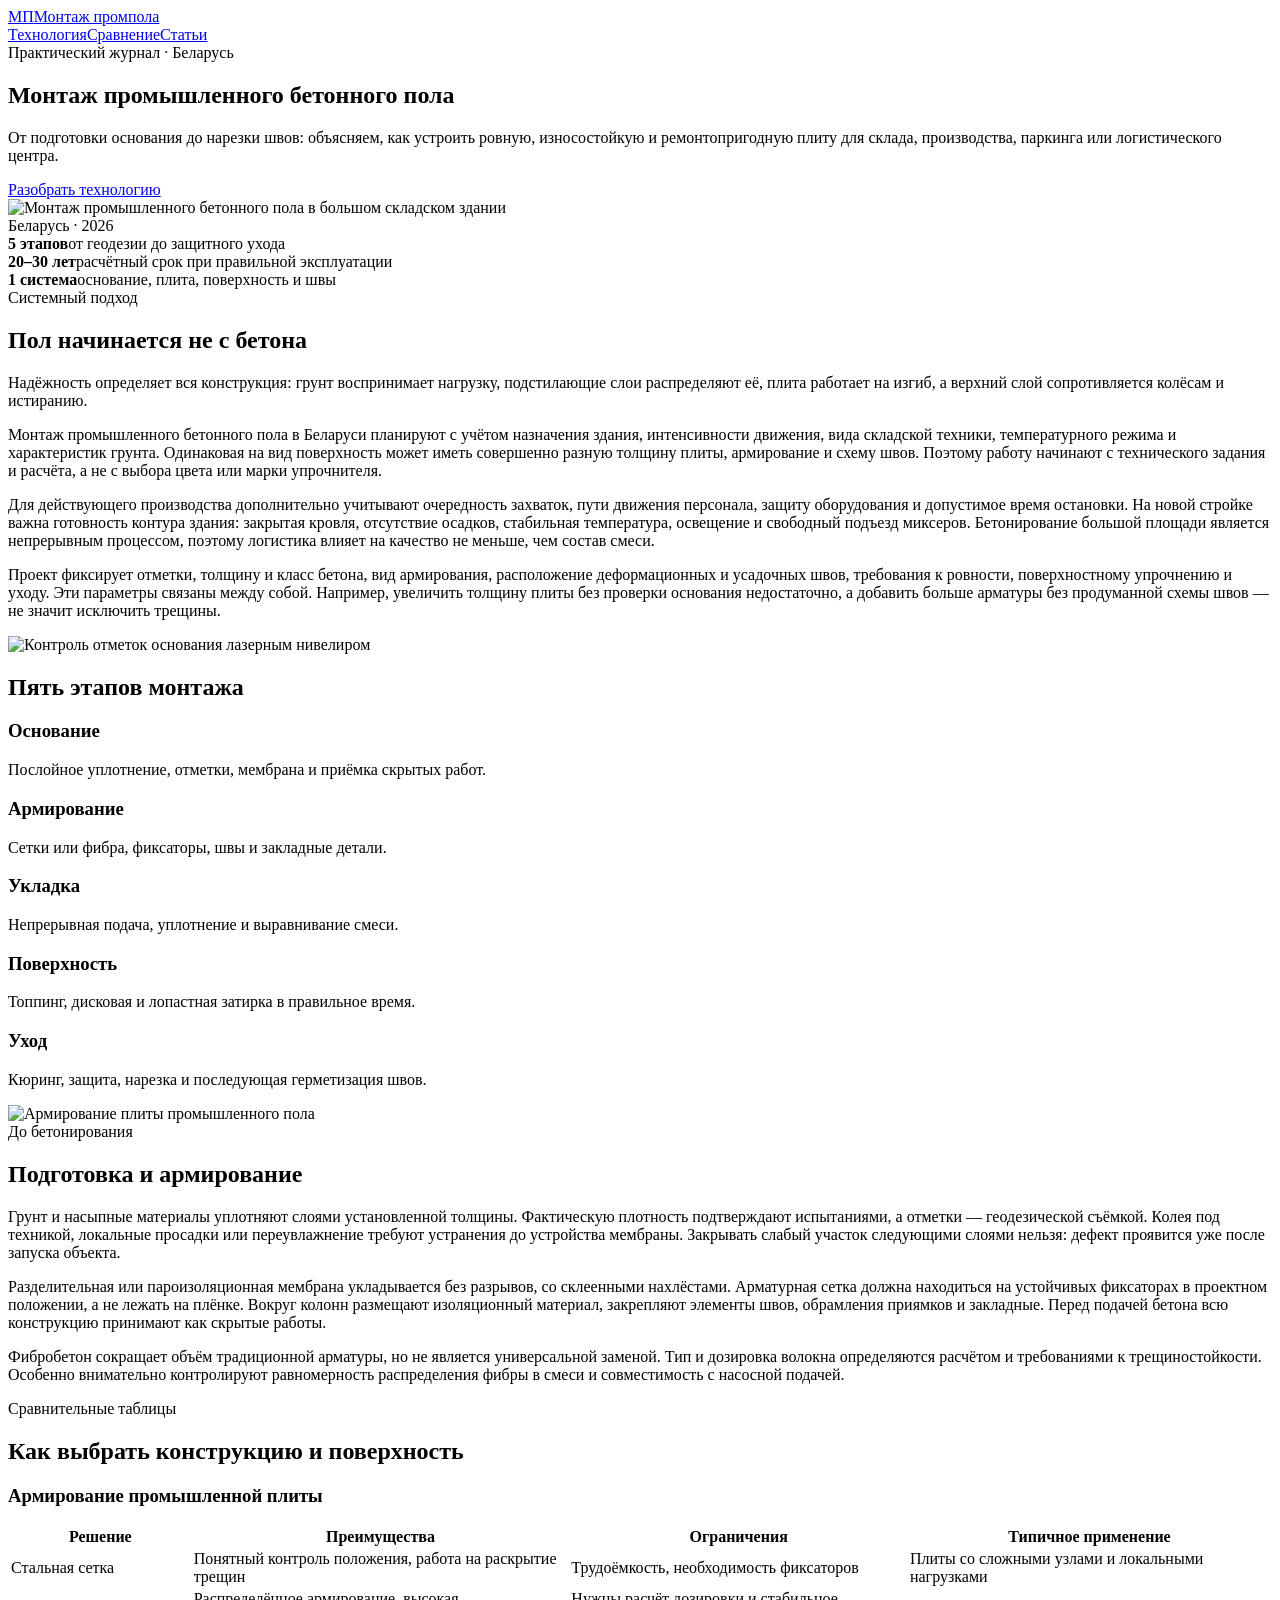
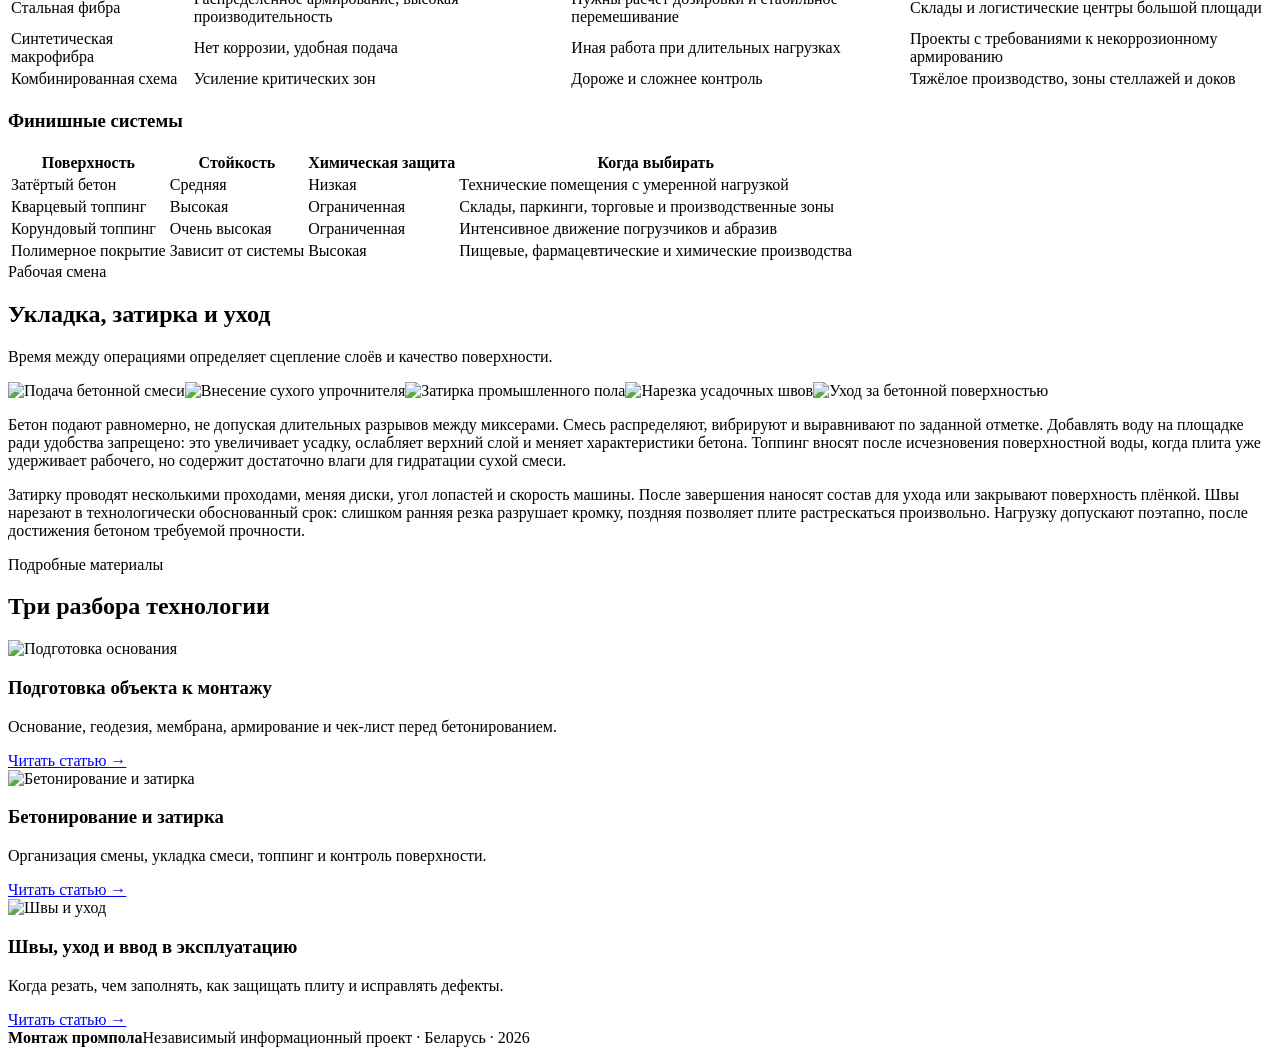
==== index.html @ 365fbbb7 "Add site pages and SEO files" ====
<!doctype html><html lang="ru"><head><meta charset="utf-8"><meta name="viewport" content="width=device-width,initial-scale=1"><title>Монтаж промышленного бетонного пола в Беларуси — этапы и технологии</title><meta name="description" content="Практический гид по монтажу промышленных бетонных полов в Беларуси: основание, армирование, бетонирование, топпинг, затирка, швы и контроль качества."><link rel="canonical" href="https://montazprompola.eu/"><link rel="icon" href="/assets/favicon.svg"><link rel="stylesheet" href="/assets/style.css"><meta property="og:type" content="website"><meta property="og:title" content="Монтаж промышленного бетонного пола в Беларуси"><meta property="og:description" content="Технология устройства долговечного пола для склада, производства, паркинга и логистического комплекса."><meta property="og:image" content="https://montazprompola.eu/assets/images/hero-installation.webp"><script type="application/ld+json">{"@context":"https://schema.org","@type":"WebSite","name":"Монтаж промпола","url":"https://montazprompola.eu/","inLanguage":"ru-BY"}</script></head><body><header class="site-header"><div class="wrap header-inner"><a class="brand" href="/"><span class="brand-mark">МП</span><span>Монтаж промпола</span></a><nav class="nav"><a href="#technology">Технология</a><a href="#tables">Сравнение</a><a href="#articles">Статьи</a></nav></div></header><main><section class="hero"><div class="wrap hero-grid"><div><div class="kicker">Практический журнал · Беларусь</div><h1>Монтаж промышленного бетонного пола</h1><p>От подготовки основания до нарезки швов: объясняем, как устроить ровную, износостойкую и ремонтопригодную плиту для склада, производства, паркинга или логистического центра.</p><a class="button" href="#technology">Разобрать технологию</a></div><div class="hero-visual"><img src="/assets/images/hero-installation.webp" width="1200" height="900" alt="Монтаж промышленного бетонного пола в большом складском здании"><div class="hero-stamp">Беларусь · 2026</div></div></div></section><section class="stats"><div class="wrap stats-grid"><div class="stat"><strong>5 этапов</strong>от геодезии до защитного ухода</div><div class="stat"><strong>20–30 лет</strong>расчётный срок при правильной эксплуатации</div><div class="stat"><strong>1 система</strong>основание, плита, поверхность и швы</div></div></section><section class="section" id="technology"><div class="wrap"><div class="section-head"><div class="kicker">Системный подход</div><div><h2>Пол начинается не с бетона</h2><p class="lead">Надёжность определяет вся конструкция: грунт воспринимает нагрузку, подстилающие слои распределяют её, плита работает на изгиб, а верхний слой сопротивляется колёсам и истиранию.</p></div></div><div class="content-grid"><div><p>Монтаж промышленного бетонного пола в Беларуси планируют с учётом назначения здания, интенсивности движения, вида складской техники, температурного режима и характеристик грунта. Одинаковая на вид поверхность может иметь совершенно разную толщину плиты, армирование и схему швов. Поэтому работу начинают с технического задания и расчёта, а не с выбора цвета или марки упрочнителя.</p><p>Для действующего производства дополнительно учитывают очередность захваток, пути движения персонала, защиту оборудования и допустимое время остановки. На новой стройке важна готовность контура здания: закрытая кровля, отсутствие осадков, стабильная температура, освещение и свободный подъезд миксеров. Бетонирование большой площади является непрерывным процессом, поэтому логистика влияет на качество не меньше, чем состав смеси.</p><p>Проект фиксирует отметки, толщину и класс бетона, вид армирования, расположение деформационных и усадочных швов, требования к ровности, поверхностному упрочнению и уходу. Эти параметры связаны между собой. Например, увеличить толщину плиты без проверки основания недостаточно, а добавить больше арматуры без продуманной схемы швов — не значит исключить трещины.</p></div><img src="/assets/images/level-control.webp" width="1200" height="800" alt="Контроль отметок основания лазерным нивелиром" loading="lazy"></div></div></section><section class="section alt"><div class="wrap"><h2>Пять этапов монтажа</h2><div class="steps"><div class="step"><h3>Основание</h3><p>Послойное уплотнение, отметки, мембрана и приёмка скрытых работ.</p></div><div class="step"><h3>Армирование</h3><p>Сетки или фибра, фиксаторы, швы и закладные детали.</p></div><div class="step"><h3>Укладка</h3><p>Непрерывная подача, уплотнение и выравнивание смеси.</p></div><div class="step"><h3>Поверхность</h3><p>Топпинг, дисковая и лопастная затирка в правильное время.</p></div><div class="step"><h3>Уход</h3><p>Кюринг, защита, нарезка и последующая герметизация швов.</p></div></div></div></section><section class="section"><div class="wrap"><div class="content-grid"><img src="/assets/images/reinforcement.webp" width="1200" height="800" alt="Армирование плиты промышленного пола" loading="lazy"><div><div class="kicker">До бетонирования</div><h2>Подготовка и армирование</h2><p>Грунт и насыпные материалы уплотняют слоями установленной толщины. Фактическую плотность подтверждают испытаниями, а отметки — геодезической съёмкой. Колея под техникой, локальные просадки или переувлажнение требуют устранения до устройства мембраны. Закрывать слабый участок следующими слоями нельзя: дефект проявится уже после запуска объекта.</p><p>Разделительная или пароизоляционная мембрана укладывается без разрывов, со склеенными нахлёстами. Арматурная сетка должна находиться на устойчивых фиксаторах в проектном положении, а не лежать на плёнке. Вокруг колонн размещают изоляционный материал, закрепляют элементы швов, обрамления приямков и закладные. Перед подачей бетона всю конструкцию принимают как скрытые работы.</p><p>Фибробетон сокращает объём традиционной арматуры, но не является универсальной заменой. Тип и дозировка волокна определяются расчётом и требованиями к трещиностойкости. Особенно внимательно контролируют равномерность распределения фибры в смеси и совместимость с насосной подачей.</p></div></div></div></section><section class="section alt" id="tables"><div class="wrap"><div class="kicker">Сравнительные таблицы</div><h2>Как выбрать конструкцию и поверхность</h2><h3>Армирование промышленной плиты</h3><div class="table-wrap"><table><thead><tr><th>Решение</th><th>Преимущества</th><th>Ограничения</th><th>Типичное применение</th></tr></thead><tbody><tr><td>Стальная сетка</td><td>Понятный контроль положения, работа на раскрытие трещин</td><td>Трудоёмкость, необходимость фиксаторов</td><td>Плиты со сложными узлами и локальными нагрузками</td></tr><tr><td>Стальная фибра</td><td>Распределённое армирование, высокая производительность</td><td>Нужны расчёт дозировки и стабильное перемешивание</td><td>Склады и логистические центры большой площади</td></tr><tr><td>Синтетическая макрофибра</td><td>Нет коррозии, удобная подача</td><td>Иная работа при длительных нагрузках</td><td>Проекты с требованиями к некоррозионному армированию</td></tr><tr><td>Комбинированная схема</td><td>Усиление критических зон</td><td>Дороже и сложнее контроль</td><td>Тяжёлое производство, зоны стеллажей и доков</td></tr></tbody></table></div><h3>Финишные системы</h3><div class="table-wrap"><table><thead><tr><th>Поверхность</th><th>Стойкость</th><th>Химическая защита</th><th>Когда выбирать</th></tr></thead><tbody><tr><td>Затёртый бетон</td><td>Средняя</td><td>Низкая</td><td>Технические помещения с умеренной нагрузкой</td></tr><tr><td>Кварцевый топпинг</td><td>Высокая</td><td>Ограниченная</td><td>Склады, паркинги, торговые и производственные зоны</td></tr><tr><td>Корундовый топпинг</td><td>Очень высокая</td><td>Ограниченная</td><td>Интенсивное движение погрузчиков и абразив</td></tr><tr><td>Полимерное покрытие</td><td>Зависит от системы</td><td>Высокая</td><td>Пищевые, фармацевтические и химические производства</td></tr></tbody></table></div></div></section><section class="section"><div class="wrap"><div class="section-head"><div class="kicker">Рабочая смена</div><div><h2>Укладка, затирка и уход</h2><p class="lead">Время между операциями определяет сцепление слоёв и качество поверхности.</p></div></div><div class="gallery"><img src="/assets/images/concrete-pouring.webp" alt="Подача бетонной смеси" loading="lazy"><img src="/assets/images/dry-shake.webp" alt="Внесение сухого упрочнителя" loading="lazy"><img src="/assets/images/power-trowels.webp" alt="Затирка промышленного пола" loading="lazy"><img src="/assets/images/joint-cutting.webp" alt="Нарезка усадочных швов" loading="lazy"><img src="/assets/images/curing.webp" alt="Уход за бетонной поверхностью" loading="lazy"></div><p>Бетон подают равномерно, не допуская длительных разрывов между миксерами. Смесь распределяют, вибрируют и выравнивают по заданной отметке. Добавлять воду на площадке ради удобства запрещено: это увеличивает усадку, ослабляет верхний слой и меняет характеристики бетона. Топпинг вносят после исчезновения поверхностной воды, когда плита уже удерживает рабочего, но содержит достаточно влаги для гидратации сухой смеси.</p><p>Затирку проводят несколькими проходами, меняя диски, угол лопастей и скорость машины. После завершения наносят состав для ухода или закрывают поверхность плёнкой. Швы нарезают в технологически обоснованный срок: слишком ранняя резка разрушает кромку, поздняя позволяет плите растрескаться произвольно. Нагрузку допускают поэтапно, после достижения бетоном требуемой прочности.</p></div></section><section class="section alt" id="articles"><div class="wrap"><div class="kicker">Подробные материалы</div><h2>Три разбора технологии</h2><div class="cards"><article class="card"><img src="/assets/images/level-control.webp" alt="Подготовка основания"><h3>Подготовка объекта к монтажу</h3><p>Основание, геодезия, мембрана, армирование и чек-лист перед бетонированием.</p><a href="/podgotovka-k-montazhu">Читать статью →</a></article><article class="card"><img src="/assets/images/power-trowels.webp" alt="Бетонирование и затирка"><h3>Бетонирование и затирка</h3><p>Организация смены, укладка смеси, топпинг и контроль поверхности.</p><a href="/betonirovanie-i-zatirka">Читать статью →</a></article><article class="card"><img src="/assets/images/joint-cutting.webp" alt="Швы и уход"><h3>Швы, уход и ввод в эксплуатацию</h3><p>Когда резать, чем заполнять, как защищать плиту и исправлять дефекты.</p><a href="/shvy-i-uhod">Читать статью →</a></article></div></div></section></main><footer class="site-footer"><div class="wrap footer-grid"><strong>Монтаж промпола</strong><span>Независимый информационный проект · Беларусь · 2026</span></div></footer></body></html>
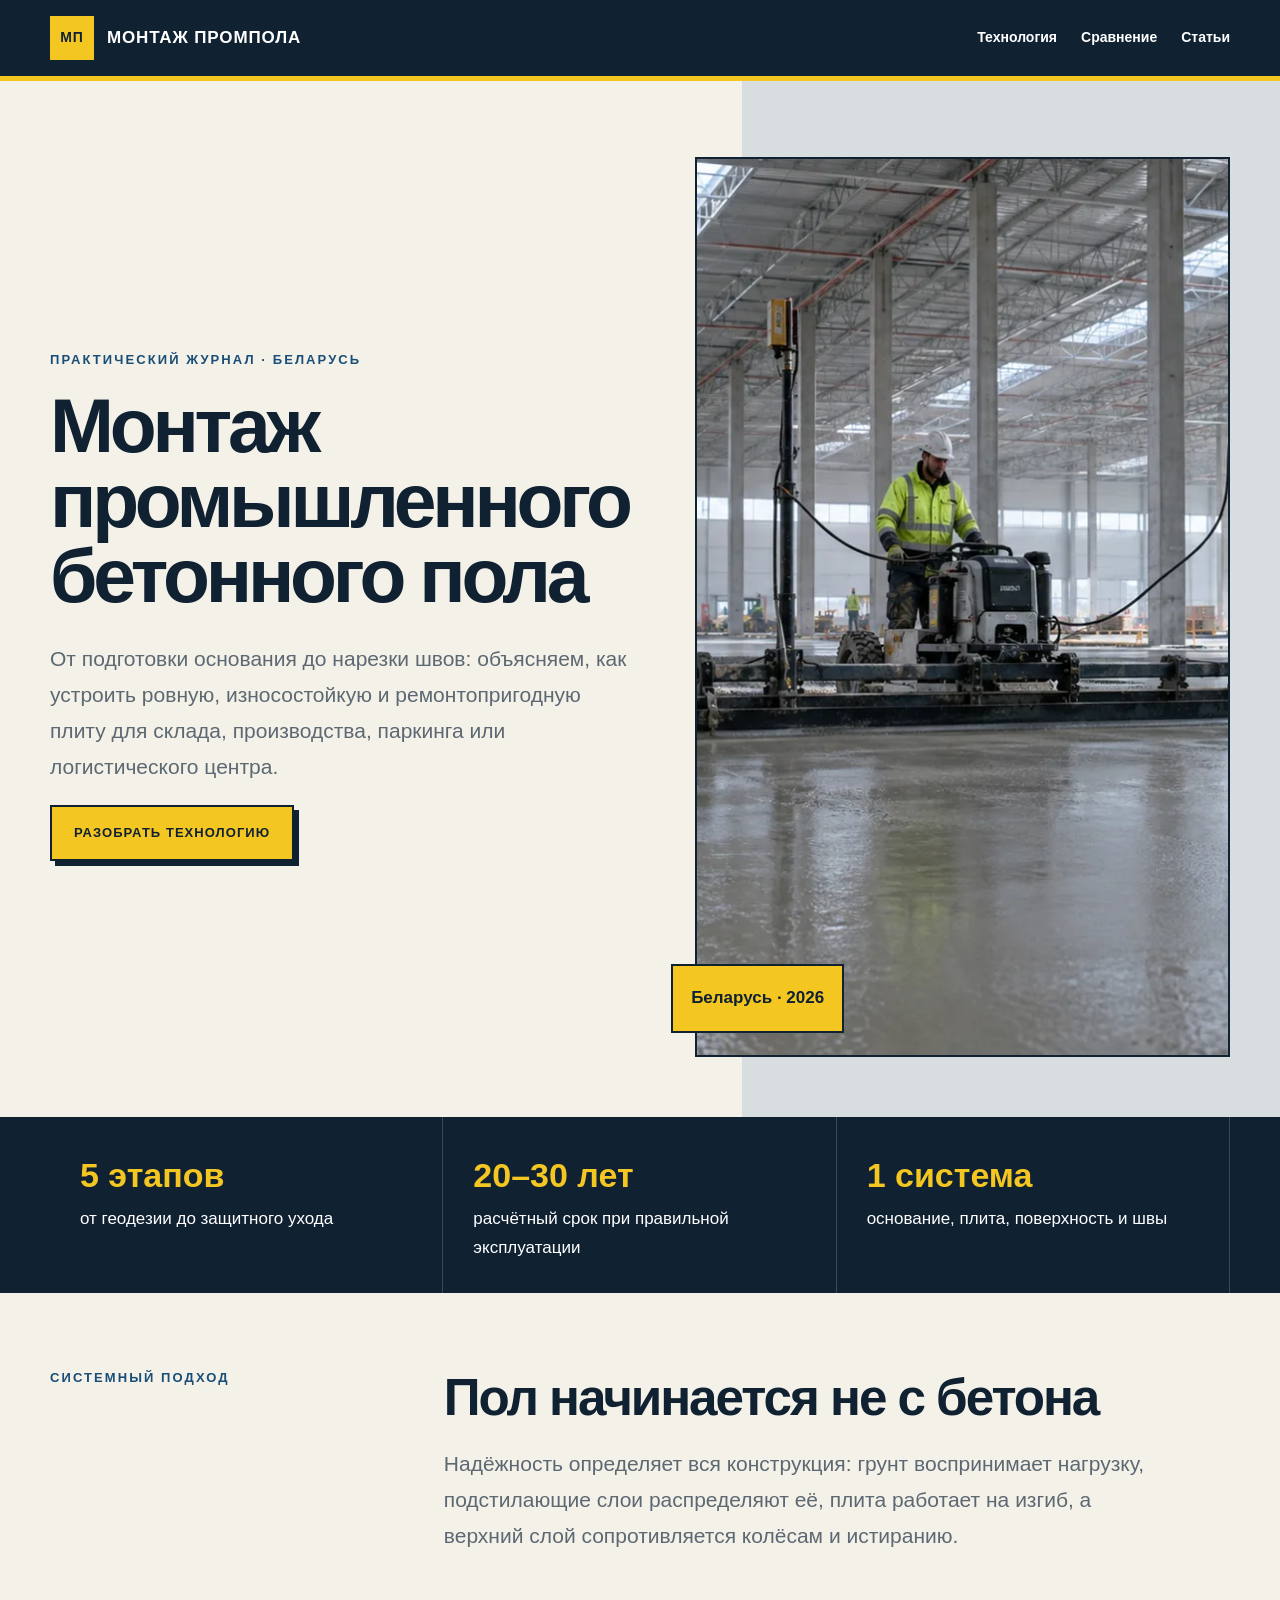
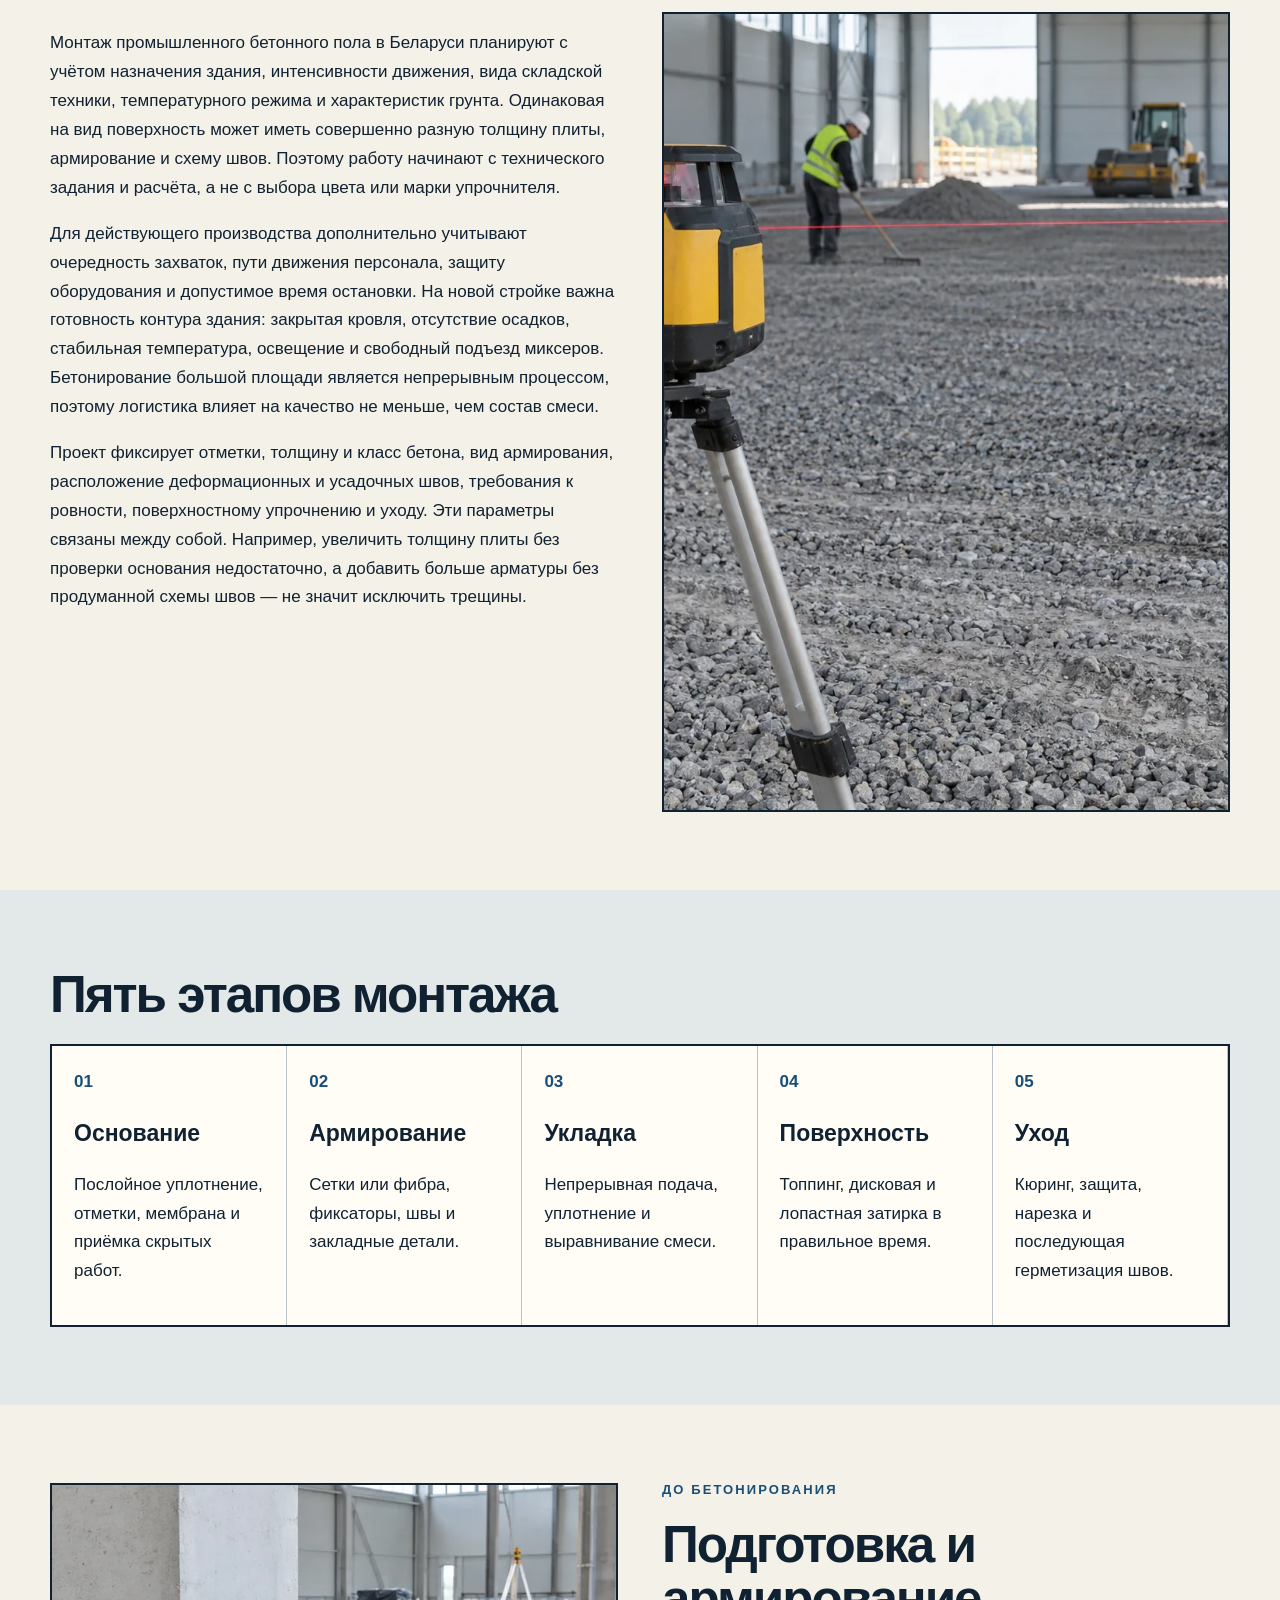
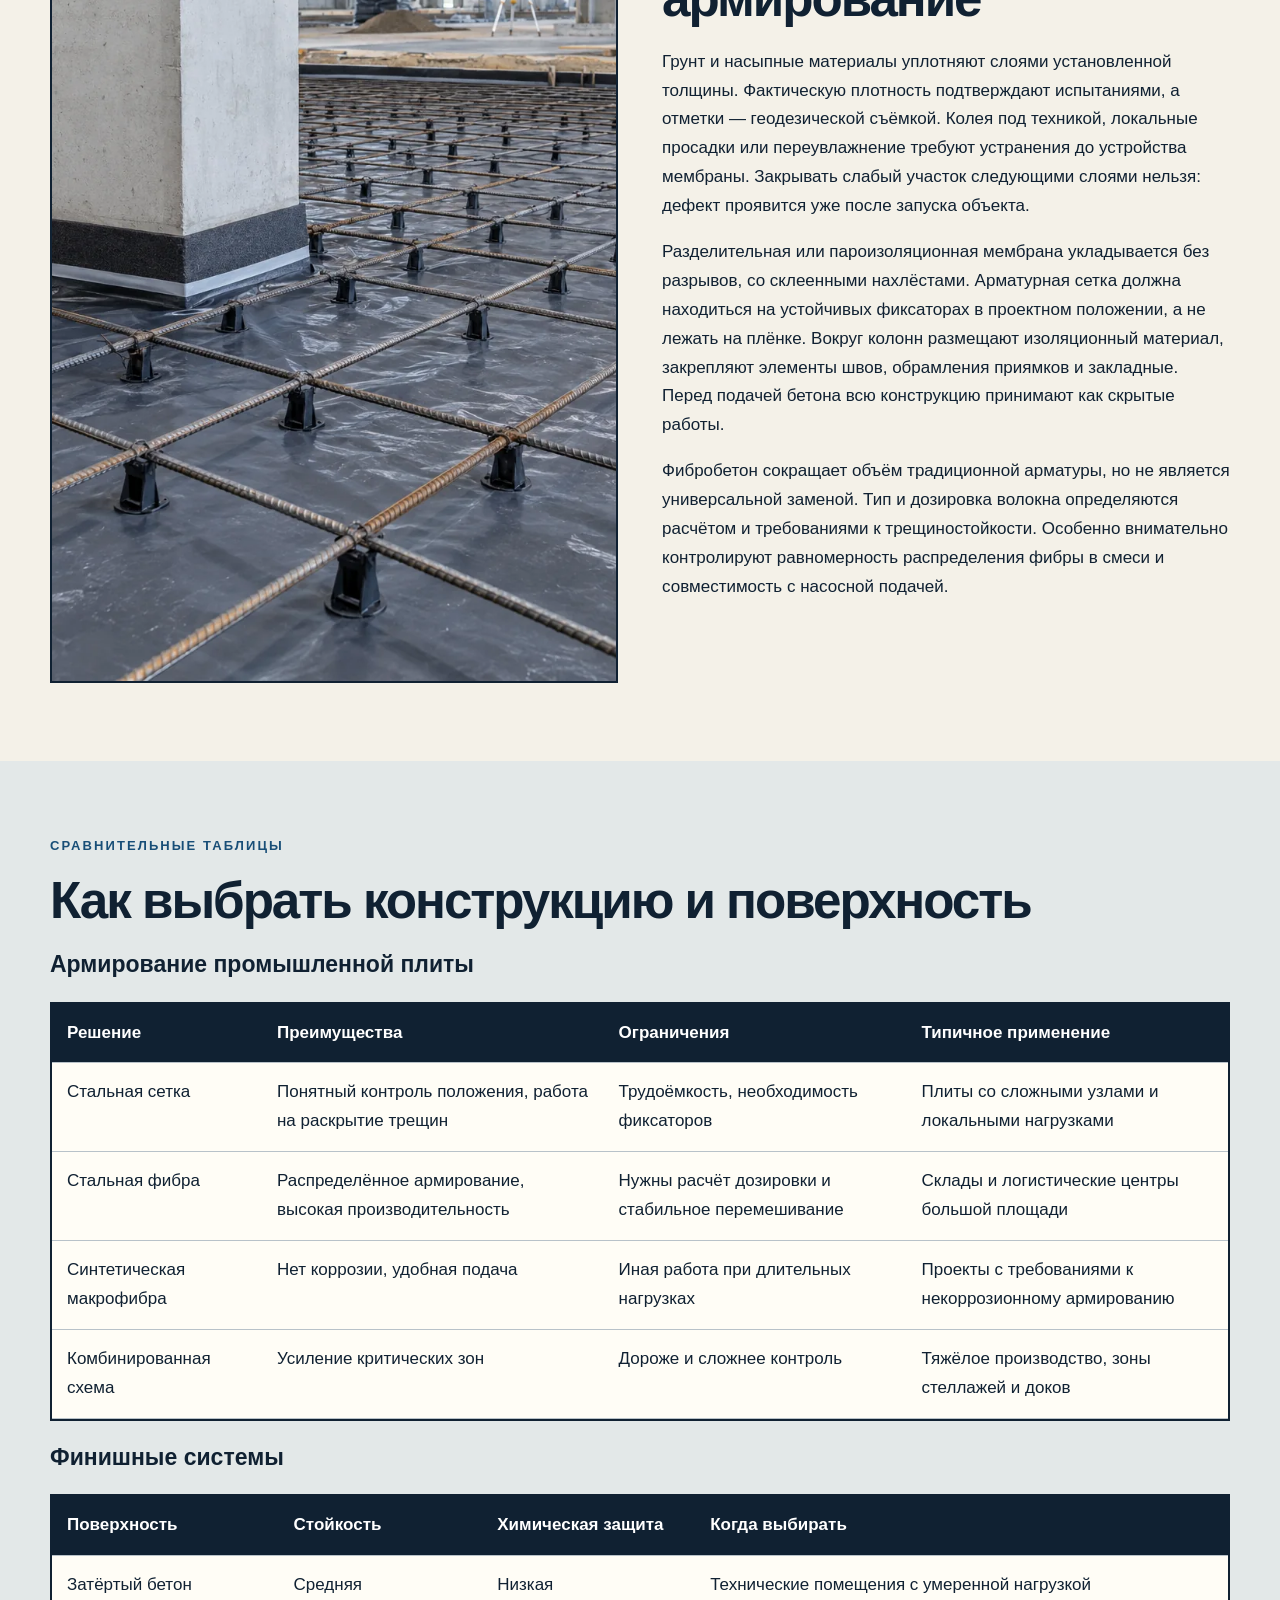
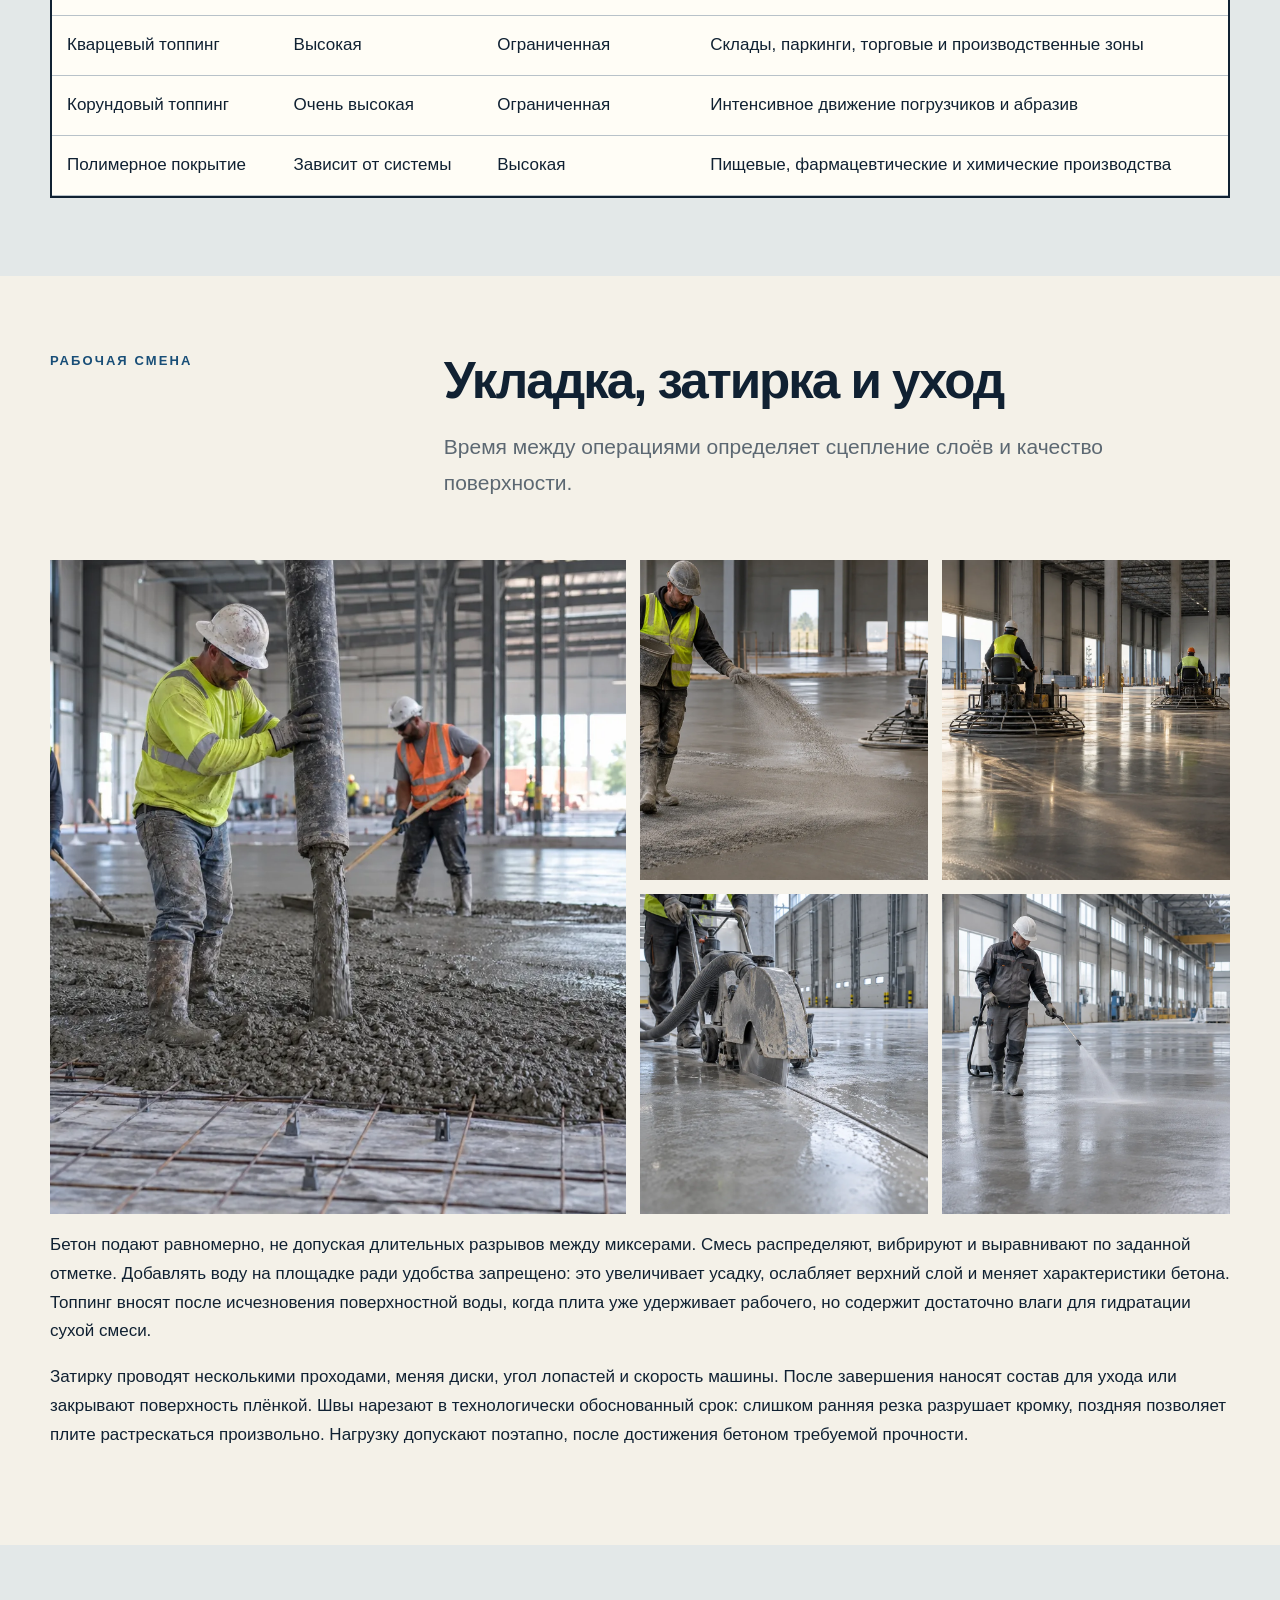
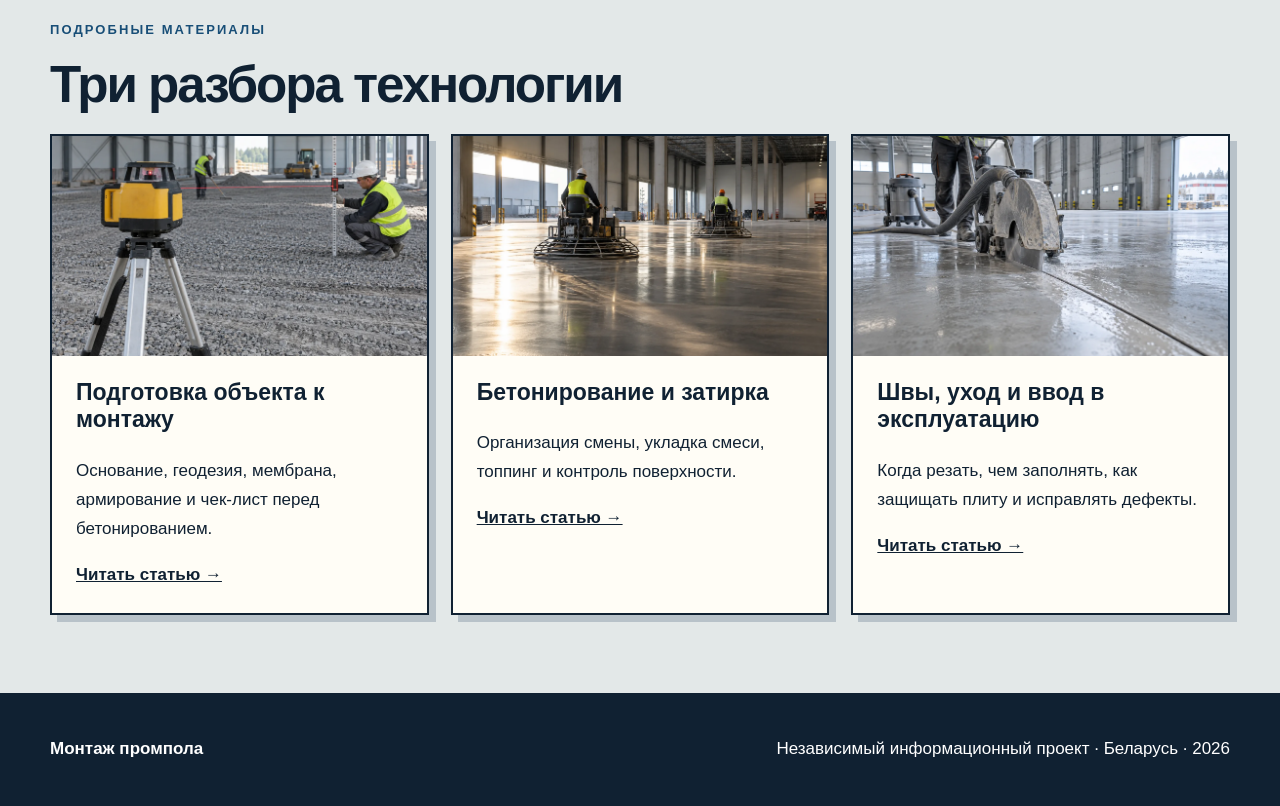
==== commit 71a8d8f1: "Add Google Analytics tag" ====
--- a/index.html
+++ b/index.html
@@ -1 +1 @@
-<!doctype html><html lang="ru"><head><meta charset="utf-8"><meta name="viewport" content="width=device-width,initial-scale=1"><title>Монтаж промышленного бетонного пола в Беларуси — этапы и технологии</title><meta name="description" content="Практический гид по монтажу промышленных бетонных полов в Беларуси: основание, армирование, бетонирование, топпинг, затирка, швы и контроль качества."><link rel="canonical" href="https://montazprompola.eu/"><link rel="icon" href="/assets/favicon.svg"><link rel="stylesheet" href="/assets/style.css"><meta property="og:type" content="website"><meta property="og:title" content="Монтаж промышленного бетонного пола в Беларуси"><meta property="og:description" content="Технология устройства долговечного пола для склада, производства, паркинга и логистического комплекса."><meta property="og:image" content="https://montazprompola.eu/assets/images/hero-installation.webp"><script type="application/ld+json">{"@context":"https://schema.org","@type":"WebSite","name":"Монтаж промпола","url":"https://montazprompola.eu/","inLanguage":"ru-BY"}</script></head><body><header class="site-header"><div class="wrap header-inner"><a class="brand" href="/"><span class="brand-mark">МП</span><span>Монтаж промпола</span></a><nav class="nav"><a href="#technology">Технология</a><a href="#tables">Сравнение</a><a href="#articles">Статьи</a></nav></div></header><main><section class="hero"><div class="wrap hero-grid"><div><div class="kicker">Практический журнал · Беларусь</div><h1>Монтаж промышленного бетонного пола</h1><p>От подготовки основания до нарезки швов: объясняем, как устроить ровную, износостойкую и ремонтопригодную плиту для склада, производства, паркинга или логистического центра.</p><a class="button" href="#technology">Разобрать технологию</a></div><div class="hero-visual"><img src="/assets/images/hero-installation.webp" width="1200" height="900" alt="Монтаж промышленного бетонного пола в большом складском здании"><div class="hero-stamp">Беларусь · 2026</div></div></div></section><section class="stats"><div class="wrap stats-grid"><div class="stat"><strong>5 этапов</strong>от геодезии до защитного ухода</div><div class="stat"><strong>20–30 лет</strong>расчётный срок при правильной эксплуатации</div><div class="stat"><strong>1 система</strong>основание, плита, поверхность и швы</div></div></section><section class="section" id="technology"><div class="wrap"><div class="section-head"><div class="kicker">Системный подход</div><div><h2>Пол начинается не с бетона</h2><p class="lead">Надёжность определяет вся конструкция: грунт воспринимает нагрузку, подстилающие слои распределяют её, плита работает на изгиб, а верхний слой сопротивляется колёсам и истиранию.</p></div></div><div class="content-grid"><div><p>Монтаж промышленного бетонного пола в Беларуси планируют с учётом назначения здания, интенсивности движения, вида складской техники, температурного режима и характеристик грунта. Одинаковая на вид поверхность может иметь совершенно разную толщину плиты, армирование и схему швов. Поэтому работу начинают с технического задания и расчёта, а не с выбора цвета или марки упрочнителя.</p><p>Для действующего производства дополнительно учитывают очередность захваток, пути движения персонала, защиту оборудования и допустимое время остановки. На новой стройке важна готовность контура здания: закрытая кровля, отсутствие осадков, стабильная температура, освещение и свободный подъезд миксеров. Бетонирование большой площади является непрерывным процессом, поэтому логистика влияет на качество не меньше, чем состав смеси.</p><p>Проект фиксирует отметки, толщину и класс бетона, вид армирования, расположение деформационных и усадочных швов, требования к ровности, поверхностному упрочнению и уходу. Эти параметры связаны между собой. Например, увеличить толщину плиты без проверки основания недостаточно, а добавить больше арматуры без продуманной схемы швов — не значит исключить трещины.</p></div><img src="/assets/images/level-control.webp" width="1200" height="800" alt="Контроль отметок основания лазерным нивелиром" loading="lazy"></div></div></section><section class="section alt"><div class="wrap"><h2>Пять этапов монтажа</h2><div class="steps"><div class="step"><h3>Основание</h3><p>Послойное уплотнение, отметки, мембрана и приёмка скрытых работ.</p></div><div class="step"><h3>Армирование</h3><p>Сетки или фибра, фиксаторы, швы и закладные детали.</p></div><div class="step"><h3>Укладка</h3><p>Непрерывная подача, уплотнение и выравнивание смеси.</p></div><div class="step"><h3>Поверхность</h3><p>Топпинг, дисковая и лопастная затирка в правильное время.</p></div><div class="step"><h3>Уход</h3><p>Кюринг, защита, нарезка и последующая герметизация швов.</p></div></div></div></section><section class="section"><div class="wrap"><div class="content-grid"><img src="/assets/images/reinforcement.webp" width="1200" height="800" alt="Армирование плиты промышленного пола" loading="lazy"><div><div class="kicker">До бетонирования</div><h2>Подготовка и армирование</h2><p>Грунт и насыпные материалы уплотняют слоями установленной толщины. Фактическую плотность подтверждают испытаниями, а отметки — геодезической съёмкой. Колея под техникой, локальные просадки или переувлажнение требуют устранения до устройства мембраны. Закрывать слабый участок следующими слоями нельзя: дефект проявится уже после запуска объекта.</p><p>Разделительная или пароизоляционная мембрана укладывается без разрывов, со склеенными нахлёстами. Арматурная сетка должна находиться на устойчивых фиксаторах в проектном положении, а не лежать на плёнке. Вокруг колонн размещают изоляционный материал, закрепляют элементы швов, обрамления приямков и закладные. Перед подачей бетона всю конструкцию принимают как скрытые работы.</p><p>Фибробетон сокращает объём традиционной арматуры, но не является универсальной заменой. Тип и дозировка волокна определяются расчётом и требованиями к трещиностойкости. Особенно внимательно контролируют равномерность распределения фибры в смеси и совместимость с насосной подачей.</p></div></div></div></section><section class="section alt" id="tables"><div class="wrap"><div class="kicker">Сравнительные таблицы</div><h2>Как выбрать конструкцию и поверхность</h2><h3>Армирование промышленной плиты</h3><div class="table-wrap"><table><thead><tr><th>Решение</th><th>Преимущества</th><th>Ограничения</th><th>Типичное применение</th></tr></thead><tbody><tr><td>Стальная сетка</td><td>Понятный контроль положения, работа на раскрытие трещин</td><td>Трудоёмкость, необходимость фиксаторов</td><td>Плиты со сложными узлами и локальными нагрузками</td></tr><tr><td>Стальная фибра</td><td>Распределённое армирование, высокая производительность</td><td>Нужны расчёт дозировки и стабильное перемешивание</td><td>Склады и логистические центры большой площади</td></tr><tr><td>Синтетическая макрофибра</td><td>Нет коррозии, удобная подача</td><td>Иная работа при длительных нагрузках</td><td>Проекты с требованиями к некоррозионному армированию</td></tr><tr><td>Комбинированная схема</td><td>Усиление критических зон</td><td>Дороже и сложнее контроль</td><td>Тяжёлое производство, зоны стеллажей и доков</td></tr></tbody></table></div><h3>Финишные системы</h3><div class="table-wrap"><table><thead><tr><th>Поверхность</th><th>Стойкость</th><th>Химическая защита</th><th>Когда выбирать</th></tr></thead><tbody><tr><td>Затёртый бетон</td><td>Средняя</td><td>Низкая</td><td>Технические помещения с умеренной нагрузкой</td></tr><tr><td>Кварцевый топпинг</td><td>Высокая</td><td>Ограниченная</td><td>Склады, паркинги, торговые и производственные зоны</td></tr><tr><td>Корундовый топпинг</td><td>Очень высокая</td><td>Ограниченная</td><td>Интенсивное движение погрузчиков и абразив</td></tr><tr><td>Полимерное покрытие</td><td>Зависит от системы</td><td>Высокая</td><td>Пищевые, фармацевтические и химические производства</td></tr></tbody></table></div></div></section><section class="section"><div class="wrap"><div class="section-head"><div class="kicker">Рабочая смена</div><div><h2>Укладка, затирка и уход</h2><p class="lead">Время между операциями определяет сцепление слоёв и качество поверхности.</p></div></div><div class="gallery"><img src="/assets/images/concrete-pouring.webp" alt="Подача бетонной смеси" loading="lazy"><img src="/assets/images/dry-shake.webp" alt="Внесение сухого упрочнителя" loading="lazy"><img src="/assets/images/power-trowels.webp" alt="Затирка промышленного пола" loading="lazy"><img src="/assets/images/joint-cutting.webp" alt="Нарезка усадочных швов" loading="lazy"><img src="/assets/images/curing.webp" alt="Уход за бетонной поверхностью" loading="lazy"></div><p>Бетон подают равномерно, не допуская длительных разрывов между миксерами. Смесь распределяют, вибрируют и выравнивают по заданной отметке. Добавлять воду на площадке ради удобства запрещено: это увеличивает усадку, ослабляет верхний слой и меняет характеристики бетона. Топпинг вносят после исчезновения поверхностной воды, когда плита уже удерживает рабочего, но содержит достаточно влаги для гидратации сухой смеси.</p><p>Затирку проводят несколькими проходами, меняя диски, угол лопастей и скорость машины. После завершения наносят состав для ухода или закрывают поверхность плёнкой. Швы нарезают в технологически обоснованный срок: слишком ранняя резка разрушает кромку, поздняя позволяет плите растрескаться произвольно. Нагрузку допускают поэтапно, после достижения бетоном требуемой прочности.</p></div></section><section class="section alt" id="articles"><div class="wrap"><div class="kicker">Подробные материалы</div><h2>Три разбора технологии</h2><div class="cards"><article class="card"><img src="/assets/images/level-control.webp" alt="Подготовка основания"><h3>Подготовка объекта к монтажу</h3><p>Основание, геодезия, мембрана, армирование и чек-лист перед бетонированием.</p><a href="/podgotovka-k-montazhu">Читать статью →</a></article><article class="card"><img src="/assets/images/power-trowels.webp" alt="Бетонирование и затирка"><h3>Бетонирование и затирка</h3><p>Организация смены, укладка смеси, топпинг и контроль поверхности.</p><a href="/betonirovanie-i-zatirka">Читать статью →</a></article><article class="card"><img src="/assets/images/joint-cutting.webp" alt="Швы и уход"><h3>Швы, уход и ввод в эксплуатацию</h3><p>Когда резать, чем заполнять, как защищать плиту и исправлять дефекты.</p><a href="/shvy-i-uhod">Читать статью →</a></article></div></div></section></main><footer class="site-footer"><div class="wrap footer-grid"><strong>Монтаж промпола</strong><span>Независимый информационный проект · Беларусь · 2026</span></div></footer></body></html>
+<!doctype html><html lang="ru"><head><!-- Google tag (gtag.js) --><script async src="https://www.googletagmanager.com/gtag/js?id=G-F4M07C4292"></script><script>window.dataLayer=window.dataLayer||[];function gtag(){dataLayer.push(arguments);}gtag("js",new Date());gtag("config","G-F4M07C4292");</script><meta charset="utf-8"><meta name="viewport" content="width=device-width,initial-scale=1"><title>Монтаж промышленного бетонного пола в Беларуси — этапы и технологии</title><meta name="description" content="Практический гид по монтажу промышленных бетонных полов в Беларуси: основание, армирование, бетонирование, топпинг, затирка, швы и контроль качества."><link rel="canonical" href="https://montazprompola.eu/"><link rel="icon" href="/assets/favicon.svg"><link rel="stylesheet" href="/assets/style.css"><meta property="og:type" content="website"><meta property="og:title" content="Монтаж промышленного бетонного пола в Беларуси"><meta property="og:description" content="Технология устройства долговечного пола для склада, производства, паркинга и логистического комплекса."><meta property="og:image" content="https://montazprompola.eu/assets/images/hero-installation.webp"><script type="application/ld+json">{"@context":"https://schema.org","@type":"WebSite","name":"Монтаж промпола","url":"https://montazprompola.eu/","inLanguage":"ru-BY"}</script></head><body><header class="site-header"><div class="wrap header-inner"><a class="brand" href="/"><span class="brand-mark">МП</span><span>Монтаж промпола</span></a><nav class="nav"><a href="#technology">Технология</a><a href="#tables">Сравнение</a><a href="#articles">Статьи</a></nav></div></header><main><section class="hero"><div class="wrap hero-grid"><div><div class="kicker">Практический журнал · Беларусь</div><h1>Монтаж промышленного бетонного пола</h1><p>От подготовки основания до нарезки швов: объясняем, как устроить ровную, износостойкую и ремонтопригодную плиту для склада, производства, паркинга или логистического центра.</p><a class="button" href="#technology">Разобрать технологию</a></div><div class="hero-visual"><img src="/assets/images/hero-installation.webp" width="1200" height="900" alt="Монтаж промышленного бетонного пола в большом складском здании"><div class="hero-stamp">Беларусь · 2026</div></div></div></section><section class="stats"><div class="wrap stats-grid"><div class="stat"><strong>5 этапов</strong>от геодезии до защитного ухода</div><div class="stat"><strong>20–30 лет</strong>расчётный срок при правильной эксплуатации</div><div class="stat"><strong>1 система</strong>основание, плита, поверхность и швы</div></div></section><section class="section" id="technology"><div class="wrap"><div class="section-head"><div class="kicker">Системный подход</div><div><h2>Пол начинается не с бетона</h2><p class="lead">Надёжность определяет вся конструкция: грунт воспринимает нагрузку, подстилающие слои распределяют её, плита работает на изгиб, а верхний слой сопротивляется колёсам и истиранию.</p></div></div><div class="content-grid"><div><p>Монтаж промышленного бетонного пола в Беларуси планируют с учётом назначения здания, интенсивности движения, вида складской техники, температурного режима и характеристик грунта. Одинаковая на вид поверхность может иметь совершенно разную толщину плиты, армирование и схему швов. Поэтому работу начинают с технического задания и расчёта, а не с выбора цвета или марки упрочнителя.</p><p>Для действующего производства дополнительно учитывают очередность захваток, пути движения персонала, защиту оборудования и допустимое время остановки. На новой стройке важна готовность контура здания: закрытая кровля, отсутствие осадков, стабильная температура, освещение и свободный подъезд миксеров. Бетонирование большой площади является непрерывным процессом, поэтому логистика влияет на качество не меньше, чем состав смеси.</p><p>Проект фиксирует отметки, толщину и класс бетона, вид армирования, расположение деформационных и усадочных швов, требования к ровности, поверхностному упрочнению и уходу. Эти параметры связаны между собой. Например, увеличить толщину плиты без проверки основания недостаточно, а добавить больше арматуры без продуманной схемы швов — не значит исключить трещины.</p></div><img src="/assets/images/level-control.webp" width="1200" height="800" alt="Контроль отметок основания лазерным нивелиром" loading="lazy"></div></div></section><section class="section alt"><div class="wrap"><h2>Пять этапов монтажа</h2><div class="steps"><div class="step"><h3>Основание</h3><p>Послойное уплотнение, отметки, мембрана и приёмка скрытых работ.</p></div><div class="step"><h3>Армирование</h3><p>Сетки или фибра, фиксаторы, швы и закладные детали.</p></div><div class="step"><h3>Укладка</h3><p>Непрерывная подача, уплотнение и выравнивание смеси.</p></div><div class="step"><h3>Поверхность</h3><p>Топпинг, дисковая и лопастная затирка в правильное время.</p></div><div class="step"><h3>Уход</h3><p>Кюринг, защита, нарезка и последующая герметизация швов.</p></div></div></div></section><section class="section"><div class="wrap"><div class="content-grid"><img src="/assets/images/reinforcement.webp" width="1200" height="800" alt="Армирование плиты промышленного пола" loading="lazy"><div><div class="kicker">До бетонирования</div><h2>Подготовка и армирование</h2><p>Грунт и насыпные материалы уплотняют слоями установленной толщины. Фактическую плотность подтверждают испытаниями, а отметки — геодезической съёмкой. Колея под техникой, локальные просадки или переувлажнение требуют устранения до устройства мембраны. Закрывать слабый участок следующими слоями нельзя: дефект проявится уже после запуска объекта.</p><p>Разделительная или пароизоляционная мембрана укладывается без разрывов, со склеенными нахлёстами. Арматурная сетка должна находиться на устойчивых фиксаторах в проектном положении, а не лежать на плёнке. Вокруг колонн размещают изоляционный материал, закрепляют элементы швов, обрамления приямков и закладные. Перед подачей бетона всю конструкцию принимают как скрытые работы.</p><p>Фибробетон сокращает объём традиционной арматуры, но не является универсальной заменой. Тип и дозировка волокна определяются расчётом и требованиями к трещиностойкости. Особенно внимательно контролируют равномерность распределения фибры в смеси и совместимость с насосной подачей.</p></div></div></div></section><section class="section alt" id="tables"><div class="wrap"><div class="kicker">Сравнительные таблицы</div><h2>Как выбрать конструкцию и поверхность</h2><h3>Армирование промышленной плиты</h3><div class="table-wrap"><table><thead><tr><th>Решение</th><th>Преимущества</th><th>Ограничения</th><th>Типичное применение</th></tr></thead><tbody><tr><td>Стальная сетка</td><td>Понятный контроль положения, работа на раскрытие трещин</td><td>Трудоёмкость, необходимость фиксаторов</td><td>Плиты со сложными узлами и локальными нагрузками</td></tr><tr><td>Стальная фибра</td><td>Распределённое армирование, высокая производительность</td><td>Нужны расчёт дозировки и стабильное перемешивание</td><td>Склады и логистические центры большой площади</td></tr><tr><td>Синтетическая макрофибра</td><td>Нет коррозии, удобная подача</td><td>Иная работа при длительных нагрузках</td><td>Проекты с требованиями к некоррозионному армированию</td></tr><tr><td>Комбинированная схема</td><td>Усиление критических зон</td><td>Дороже и сложнее контроль</td><td>Тяжёлое производство, зоны стеллажей и доков</td></tr></tbody></table></div><h3>Финишные системы</h3><div class="table-wrap"><table><thead><tr><th>Поверхность</th><th>Стойкость</th><th>Химическая защита</th><th>Когда выбирать</th></tr></thead><tbody><tr><td>Затёртый бетон</td><td>Средняя</td><td>Низкая</td><td>Технические помещения с умеренной нагрузкой</td></tr><tr><td>Кварцевый топпинг</td><td>Высокая</td><td>Ограниченная</td><td>Склады, паркинги, торговые и производственные зоны</td></tr><tr><td>Корундовый топпинг</td><td>Очень высокая</td><td>Ограниченная</td><td>Интенсивное движение погрузчиков и абразив</td></tr><tr><td>Полимерное покрытие</td><td>Зависит от системы</td><td>Высокая</td><td>Пищевые, фармацевтические и химические производства</td></tr></tbody></table></div></div></section><section class="section"><div class="wrap"><div class="section-head"><div class="kicker">Рабочая смена</div><div><h2>Укладка, затирка и уход</h2><p class="lead">Время между операциями определяет сцепление слоёв и качество поверхности.</p></div></div><div class="gallery"><img src="/assets/images/concrete-pouring.webp" alt="Подача бетонной смеси" loading="lazy"><img src="/assets/images/dry-shake.webp" alt="Внесение сухого упрочнителя" loading="lazy"><img src="/assets/images/power-trowels.webp" alt="Затирка промышленного пола" loading="lazy"><img src="/assets/images/joint-cutting.webp" alt="Нарезка усадочных швов" loading="lazy"><img src="/assets/images/curing.webp" alt="Уход за бетонной поверхностью" loading="lazy"></div><p>Бетон подают равномерно, не допуская длительных разрывов между миксерами. Смесь распределяют, вибрируют и выравнивают по заданной отметке. Добавлять воду на площадке ради удобства запрещено: это увеличивает усадку, ослабляет верхний слой и меняет характеристики бетона. Топпинг вносят после исчезновения поверхностной воды, когда плита уже удерживает рабочего, но содержит достаточно влаги для гидратации сухой смеси.</p><p>Затирку проводят несколькими проходами, меняя диски, угол лопастей и скорость машины. После завершения наносят состав для ухода или закрывают поверхность плёнкой. Швы нарезают в технологически обоснованный срок: слишком ранняя резка разрушает кромку, поздняя позволяет плите растрескаться произвольно. Нагрузку допускают поэтапно, после достижения бетоном требуемой прочности.</p></div></section><section class="section alt" id="articles"><div class="wrap"><div class="kicker">Подробные материалы</div><h2>Три разбора технологии</h2><div class="cards"><article class="card"><img src="/assets/images/level-control.webp" alt="Подготовка основания"><h3>Подготовка объекта к монтажу</h3><p>Основание, геодезия, мембрана, армирование и чек-лист перед бетонированием.</p><a href="/podgotovka-k-montazhu">Читать статью →</a></article><article class="card"><img src="/assets/images/power-trowels.webp" alt="Бетонирование и затирка"><h3>Бетонирование и затирка</h3><p>Организация смены, укладка смеси, топпинг и контроль поверхности.</p><a href="/betonirovanie-i-zatirka">Читать статью →</a></article><article class="card"><img src="/assets/images/joint-cutting.webp" alt="Швы и уход"><h3>Швы, уход и ввод в эксплуатацию</h3><p>Когда резать, чем заполнять, как защищать плиту и исправлять дефекты.</p><a href="/shvy-i-uhod">Читать статью →</a></article></div></div></section></main><footer class="site-footer"><div class="wrap footer-grid"><strong>Монтаж промпола</strong><span>Независимый информационный проект · Беларусь · 2026</span></div></footer></body></html>
--- a/assets/style.css
+++ b/assets/style.css
@@ -0,0 +1,3 @@
+:root{--ink:#102132;--paper:#f4f1e8;--card:#fffdf6;--line:#b8c2c9;--signal:#f3c622;--blue:#184e77;--muted:#5c6872;--max:1180px}*{box-sizing:border-box}html{scroll-behavior:smooth}body{margin:0;background:var(--paper);color:var(--ink);font:17px/1.7 Arial,sans-serif}img{max-width:100%;display:block}.wrap{width:min(var(--max),calc(100% - 40px));margin:auto}a{color:inherit}.site-header{background:var(--ink);color:white;border-bottom:5px solid var(--signal);position:sticky;top:0;z-index:10}.header-inner{min-height:76px;display:flex;align-items:center;justify-content:space-between;gap:24px}.brand{display:flex;align-items:center;gap:13px;text-decoration:none;font-weight:800;text-transform:uppercase;letter-spacing:.05em}.brand-mark{display:grid;place-items:center;width:44px;height:44px;background:var(--signal);color:var(--ink);font-size:14px}.nav{display:flex;gap:24px}.nav a{text-decoration:none;font-weight:700;font-size:14px}.hero{padding:76px 0 60px;background:linear-gradient(90deg,var(--paper) 0 58%,#d8dde0 58%)}.hero-grid{display:grid;grid-template-columns:1.05fr .95fr;gap:54px;align-items:center}.kicker{font:800 13px/1 Arial,sans-serif;letter-spacing:.16em;text-transform:uppercase;color:var(--blue);margin-bottom:22px}.hero h1,.article-hero h1{font:900 clamp(48px,6vw,82px)/.98 Arial,sans-serif;letter-spacing:-.055em;margin:0 0 28px;max-width:900px}.hero p,.lead{font-size:21px;color:var(--muted);max-width:720px}.button{display:inline-block;background:var(--signal);padding:15px 22px;text-decoration:none;font-weight:900;text-transform:uppercase;font-size:13px;letter-spacing:.08em;border:2px solid var(--ink);box-shadow:5px 5px 0 var(--ink)}.hero-visual{position:relative}.hero-visual img{aspect-ratio:4/5;object-fit:cover;border:2px solid var(--ink)}.hero-stamp{position:absolute;left:-24px;bottom:24px;background:var(--signal);padding:18px;border:2px solid var(--ink);font-weight:900}.stats{background:var(--ink);color:white}.stats-grid{display:grid;grid-template-columns:repeat(3,1fr)}.stat{padding:30px;border-right:1px solid #3a4a58}.stat strong{display:block;font-size:34px;color:var(--signal)}.section{padding:78px 0}.section.alt{background:#e3e8e8}.section-head{display:grid;grid-template-columns:.45fr 1fr;gap:40px;margin-bottom:38px}.section h2{font:900 clamp(34px,4vw,58px)/1.05 Arial,sans-serif;letter-spacing:-.04em;margin:0 0 22px}.section h3{font-size:23px;line-height:1.2}.content-grid{display:grid;grid-template-columns:1fr 1fr;gap:44px}.content-grid img{width:100%;aspect-ratio:16/10;object-fit:cover;border:2px solid var(--ink)}.steps{counter-reset:step;display:grid;grid-template-columns:repeat(5,1fr);border:2px solid var(--ink);background:var(--card)}.step{padding:22px;border-right:1px solid var(--line)}.step:before{counter-increment:step;content:'0' counter(step);display:block;color:var(--blue);font-weight:900}.table-wrap{overflow:auto;border:2px solid var(--ink);background:var(--card)}table{border-collapse:collapse;width:100%;min-width:700px}th,td{text-align:left;padding:15px;border-bottom:1px solid var(--line);vertical-align:top}th{background:var(--ink);color:white}.gallery{display:grid;grid-template-columns:2fr 1fr 1fr;gap:14px}.gallery img{width:100%;height:320px;object-fit:cover}.gallery img:first-child{height:654px;grid-row:span 2}.cards{display:grid;grid-template-columns:repeat(3,1fr);gap:22px}.card{background:var(--card);border:2px solid var(--ink);padding:0 24px 24px;box-shadow:7px 7px 0 var(--line)}.card img{width:calc(100% + 48px);max-width:none;margin-left:-24px;height:220px;object-fit:cover}.card a{font-weight:900}.site-footer{background:var(--ink);color:white;padding:42px 0;margin-top:0}.footer-grid{display:flex;justify-content:space-between;gap:30px}.breadcrumbs{font-size:14px;margin:30px 0;color:var(--muted)}.article-hero{padding:52px 0 34px}.article-hero h1{font-size:clamp(44px,6vw,76px)}.article-cover{width:100%;height:min(62vw,680px);object-fit:cover;border-block:2px solid var(--ink)}.article-layout{display:grid;grid-template-columns:minmax(0,760px) 280px;gap:70px}.article-body h2{font-size:38px;margin-top:58px}.article-body p{margin:0 0 22px}.article-body figure{margin:38px 0}.article-body figure img{width:100%;max-height:520px;object-fit:cover;border:2px solid var(--ink)}figcaption{font-size:14px;color:var(--muted);margin-top:8px}.aside{position:sticky;top:110px;align-self:start;background:var(--signal);padding:22px;border:2px solid var(--ink)}.aside a{display:block;margin-top:10px;font-weight:700}.note{background:#dfe9ef;border-left:8px solid var(--blue);padding:20px;margin:28px 0}.cta{display:flex;justify-content:space-between;align-items:center;gap:30px;background:var(--signal);border:2px solid var(--ink);padding:32px}
+@media(max-width:900px){.hero{background:var(--paper)}.hero-grid,.section-head,.content-grid,.article-layout{grid-template-columns:1fr}.hero-visual img{aspect-ratio:16/10}.steps{grid-template-columns:1fr}.step{border-right:0;border-bottom:1px solid var(--line)}.cards{grid-template-columns:1fr}.aside{position:static}.gallery{grid-template-columns:1fr 1fr}.gallery img,.gallery img:first-child{height:300px;grid-row:auto}.stats-grid{grid-template-columns:1fr}.nav{display:none}}
+@media(max-width:560px){body{font-size:16px}.wrap{width:min(var(--max),calc(100% - 26px))}.hero{padding:46px 0}.hero h1,.article-hero h1{font-size:42px;overflow-wrap:anywhere}.hero-grid{gap:30px}.hero-stamp{left:8px}.gallery{grid-template-columns:1fr}.gallery img,.gallery img:first-child{height:260px}.section{padding:54px 0}.cta,.footer-grid{display:block}.cta .button{margin-top:18px}}
